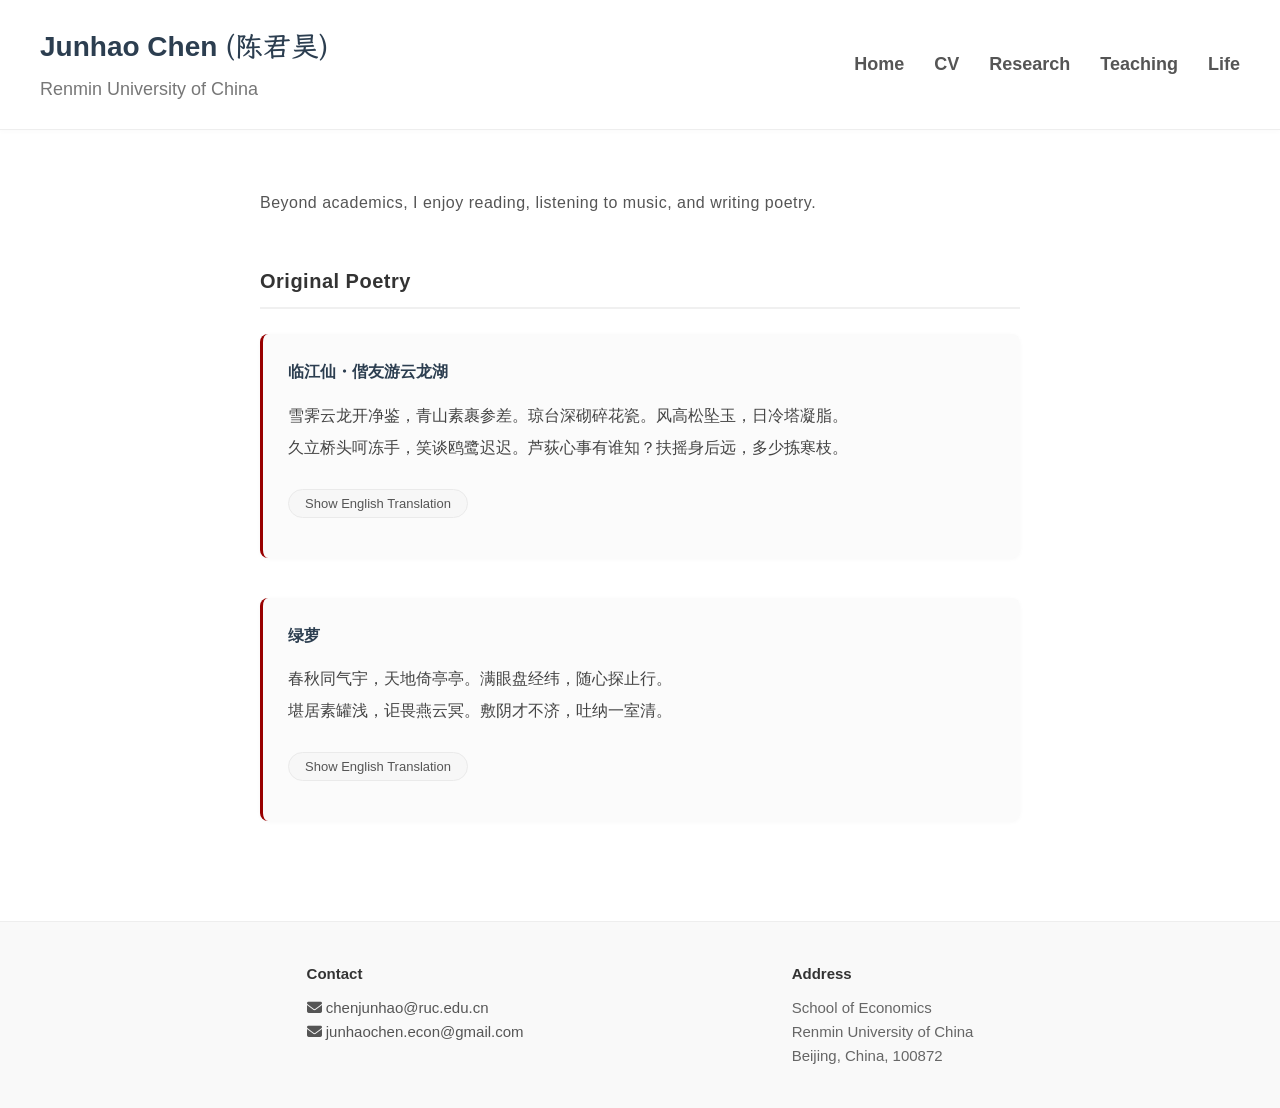
==== life.html @ 7f59bc1a "Add 'Life' page, nav links, and new slides Add a new life.html personal page (poetry, styling, trans" ====
<!doctype html>
<html lang="en">
<head>
    <meta charset="utf-8">
    <meta name="viewport" content="width=device-width, initial-scale=1, user-scalable=yes">
    <title>Life | Junhao Chen</title>
    
    <link rel="stylesheet" href="https://cdnjs.cloudflare.com/ajax/libs/font-awesome/6.5.1/css/all.min.css">
    <link rel="stylesheet" href="assets/css/academicons.min.css"/>

    <script>
      (function(i,s,o,g,r,a,m){i['GoogleAnalyticsObject']=r;i[r]=i[r]||function(){
      (i[r].q=i[r].q||[]).push(arguments)},i[r].l=1*new Date();a=s.createElement(o),
      m=s.getElementsByTagName(o)[0];a.async=1;a.src=g;m.parentNode.insertBefore(a,m)
      })(window,document,'script','https://www.google-analytics.com/analytics.js','ga');
      ga('create', 'UA-29643011-3', 'auto');
      ga('send', 'pageview');
    </script>
    <script async src="https://www.googletagmanager.com/gtag/js?id=G-GNJD50R0Z7"></script>
    <script>
    window.dataLayer = window.dataLayer || [];
    function gtag(){dataLayer.push(arguments);}
    gtag('js', new Date());
    gtag('config', 'G-GNJD50R0Z7');
    </script>

    <style>
        @font-face {
            font-family: 'LXGWWenKai';
            src: url('assets/fonts/LXGWWenKai-Medium.woff2') format('truetype');
            font-weight: 700;
            font-style: normal;
        }

        html {
            overflow-y: scroll;
        }

        /* General Reset */
        body {
            font-family: 'Georgia', 'Times New Roman', serif;
            color: #333;
            line-height: 1.6;
            margin: 0;
            padding: 0;
            background-color: #fff;
            display: flex;
            flex-direction: column;
            min-height: 100vh;
        }

        /* Top Header */
        header {
            background-color: #fff;
            border-bottom: 1px solid #eee;
            padding: 25px 40px;
            display: flex;
            justify-content: space-between;
            align-items: center;
            position: sticky;
            top: 0;
            z-index: 100;
            box-shadow: 0 2px 5px rgba(0,0,0,0.02);
        }

        .header-name h1 {
            font-family: 'Helvetica Neue', Helvetica, Arial, sans-serif;
            font-size: 28px;
            font-weight: 700;
            margin: 0;
            color: #2c3e50;
        }
        
        .header-name p {
            font-family: 'Helvetica Neue', Helvetica, Arial, sans-serif;
            font-size: 18px;
            color: #777;
            margin: 5px 0 0 0;
        }

        nav ul {
            list-style: none;
            margin: 0;
            padding: 0;
            display: flex;
            gap: 30px;
        }

        nav a {
            text-decoration: none;
            color: #555;
            font-family: 'Helvetica Neue', Helvetica, Arial, sans-serif;
            font-weight: 600;
            font-size: 18px;
            transition: color 0.2s;
        }

        nav a:hover, nav a.active {
            color: #980000;
        }

        /* Main Content */
        main {
            flex-grow: 1;
            max-width: 800px; 
            margin: 60px auto; 
            padding: 0 20px;
            width: 100%;
            box-sizing: border-box;
        }

        h2.page-title {
            font-family: 'Helvetica Neue', Helvetica, Arial, sans-serif;
            font-size: 20px;
            margin-top: 0;
            margin-bottom: 10px;
            text-align: center;
            color: #333;
        }

        .intro-concise {
            font-family: 'Helvetica Neue', Helvetica, Arial, sans-serif;
            font-size: 16px;
            color: #555;
            margin-bottom: 50px;
            letter-spacing: 0.5px;
        }

        h3.section-title {
            font-family: 'Helvetica Neue', Helvetica, Arial, sans-serif;
            font-size: 20px;
            font-weight: 700;
            color: #333;
            margin-bottom: 25px;
            letter-spacing: 0.5px;
            margin-top: 40px;
            border-bottom: 2px solid #f0f0f0;
            padding-bottom: 10px;
        }

        /* Poem Specific Styles */
        .poem-container {
            margin-bottom: 40px;
            padding: 25px;
            background-color: #fbfbfb;
            border-radius: 8px;
            border-left: 3px solid #980000;
            box-shadow: 0 1px 4px rgba(0,0,0,0.03);
        }

        .poem-title {
            font-family: 'LXGWWenKai', serif;
            font-size: 16px;
            font-weight: 700;
            margin-bottom: 15px;
            color: #2c3e50;
        }

        .poem-content {
            font-family: 'LXGWWenKai', serif;
            font-size: 16px;
            line-height: 2;
            color: #444;
            white-space: pre-wrap; 
            margin-bottom: 20px;
        }
        
        /*Toggle Button */
        .toggle-btn {
            background-color: #f7f7f7;
            color: #555;
            border: 1px solid #eaeaea;
            padding: 6px 16px;
            border-radius: 20px;
            cursor: pointer;
            font-family: 'Helvetica Neue', Helvetica, Arial, sans-serif;
            font-size: 13px;
            transition: all 0.2s ease;
            margin-bottom: 15px;
            margin-top: 5px;
        }

        .toggle-btn:hover {
            background-color: #980000;
            color: #fff;
            border-color: #980000;
        }

        .poem-translation {
            display: none; 
            border-top: none;
            padding-top: 15px;
            margin-top: 15px;
            white-space: normal;
        }

        .translation-title {
            display: block;
            font-family: 'Helvetica Neue', Helvetica, Arial, sans-serif;
            font-weight: bold;
            font-size: 16px;
            color: #333;
            margin-bottom: 10px;
        }

        .translation-content {
            font-family: 'Georgia', 'Times New Roman', serif;
            font-size: 14px;
            line-height: 1.5;
            color: #555;
            margin-top: 0;
            white-space: pre-wrap;
            font-style: italic;
        }

        /* Footer */
        footer {
            background-color: #f9f9f9;
            border-top: 1px solid #eee;
            padding: 40px 20px;
            text-align: center;
            font-family: 'Helvetica Neue', Helvetica, Arial, sans-serif;
            font-size: 15px;
            color: #666;
            margin-top: auto;
        }

        .footer-content {
            max-width: 900px;
            margin: 0 auto;
            display: flex;
            justify-content: space-around;
            flex-wrap: wrap;
            gap: 20px;
        }

        .footer-col {
            text-align: left;
        }
        
        .footer-col strong { color: #333; display: block; margin-bottom: 10px;}

        .social-links a {
            display: inline-block;
            margin-right: 15px;
            color: #555;
            text-decoration: none;
            font-size: 15px;
        }
        
        .social-links a:hover { color: #980000; }

        @media (max-width: 768px) {
            header { flex-direction: column; gap: 15px; text-align: center; padding: 20px; }
            .footer-content { flex-direction: column; text-align: center; }
            .footer-col { text-align: center; }
        }
    </style>
</head>

<body>

    <header>
        <div class="header-name">
            <h1>Junhao Chen <span style="font-family: 'LXGWWenKai', serif; font-weight: 700;">(陈君昊)</span></h1>
            <p>Renmin University of China</p>
        </div>
        <nav>
            <ul>
                <li><a href="index.html">Home</a></li>
                <li><a href="research/CV_Junhao_Chen.pdf" target="_blank">CV</a></li>
                <li><a href="research.html">Research</a></li>
                <li><a href="teaching.html">Teaching</a></li>
                <li><a href="life.html">Life</a></li>
            </ul>
        </nav>
    </header>

    <main>
        <div class="intro-concise">
            Beyond academics, I enjoy reading, listening to music, and writing poetry.
        </div>

        <h3 class="section-title">Original Poetry</h3>

        <div class="poem-container">
            <div class="poem-title">临江仙・偕友游云龙湖</div>
            <div class="poem-content">雪霁云龙开净鉴，青山素裹参差。琼台深砌碎花瓷。风高松坠玉，日冷塔凝脂。
久立桥头呵冻手，笑谈鸥鹭迟迟。芦荻心事有谁知？扶摇身后远，多少拣寒枝。</div>
    
            <button class="toggle-btn" onclick="toggleTranslation(this)">Show English Translation</button>
    
            <div class="poem-translation">
                <div class="translation-title">Linjiangxian · Strolling with Friends by Yunlong Lake</div>
                <div class="translation-content">The lake gleams like a mirror, snow just cleared away;
Hills clad in pristine white stretch in a jagged array.
The terraces seem paved with porcelain flecks so bright.
Wind rocks the pines, snow falls like jade in sway;
Sun chills the temple, there lies cream congealed in light.

Long on the bridge we stand, warming our frozen hands,
Chatting and laughing at gulls’ sluggish flight.
Who knows the reeds’ thoughts along the strands?
Behind me soar the dreams once grand—
How many wintry branches I’ve picked in life’s lands.</div>
            </div>
        </div>

        <div class="poem-container">
            <div class="poem-title">绿萝</div>
            <div class="poem-content">春秋同气宇，天地倚亭亭。满眼盘经纬，随心探止行。
堪居素罐浅，讵畏燕云冥。敷阴才不济，吐纳一室清。</div>
            
            <button class="toggle-btn" onclick="toggleTranslation(this)">Show English Translation</button>
            
            <div class="poem-translation">
                <div class="translation-title">Green Pothos</div>
                <div class="translation-content">Through spring and fall, one constant grace,
Between the sky and earth, upright in place.
A full-eyed weave of warp and weft on show,
It probes at will exactly where to go.

Content to live in a shallow plain pot,
What fear of dark northern clouds, however fraught?
Its canopy is sparse, its shadow bare,
Yet breathing, it purifies the chamber's air.</div>
            </div>
        </div>

    </main>

    <footer>
        <div class="footer-content">
            <div class="footer-col">
                <strong>Contact</strong>
                <div class="social-links">
                    <a href="mailto:chenjunhao@ruc.edu.cn"><i class="fas fa-envelope"></i> chenjunhao@ruc.edu.cn</a><br>
                    <a href="mailto:junhaochen.econ@gmail.com"><i class="fas fa-envelope"></i> junhaochen.econ@gmail.com</a>
                </div>
            </div>

            <div class="footer-col">
                <strong>Address</strong>
                School of Economics<br>
                Renmin University of China<br>
                Beijing, China, 100872
            </div>
        </div>
    </footer>

    <script>
        function toggleTranslation(btn) {
            var translationDiv = btn.nextElementSibling;
            if (translationDiv.style.display === "none" || translationDiv.style.display === "") {
                translationDiv.style.display = "block";
                btn.textContent = "Hide English Translation";
            } else {
                translationDiv.style.display = "none";
                btn.textContent = "Show English Translation";
            }
        }
    </script>

</body>
</html>
---- assets/css/academicons.min.css ----
@font-face {font-family: 'Academicons';font-style: normal;font-weight: 400;font-display: block;src:url('../fonts/academicons.eot');src:url('../fonts/academicons.eot') format('embedded-opentype'), url('../fonts/academicons.ttf') format('truetype'), url('../fonts/academicons.woff') format('woff'), url('../fonts/academicons.svg') format('svg');}.ai {font-family: 'Academicons';font-weight: 400;-moz-osx-font-smoothing: grayscale;-webkit-font-smoothing: antialiased;display: inline-block;font-style: normal;font-variant: normal;text-rendering: auto;line-height: 1;}.ai-academia:before {content: "\e9af";}.ai-academia-square:before {content: "\e93d";}.ai-acclaim:before {content: "\e92e";}.ai-acclaim-square:before {content: "\e93a";}.ai-acm:before {content: "\e93c";}.ai-acm-square:before {content: "\e95d";}.ai-acmdl:before {content: "\e96a";}.ai-acmdl-square:before {content: "\e9d3";}.ai-ads:before {content: "\e9cb";}.ai-ads-square:before {content: "\e94a";}.ai-africarxiv:before {content: "\e91b";}.ai-africarxiv-square:before {content: "\e90b";}.ai-archive:before {content: "\e955";}.ai-archive-square:before {content: "\e956";}.ai-arxiv:before {content: "\e974";}.ai-arxiv-square:before {content: "\e9a6";}.ai-biorxiv:before {content: "\e9a2";}.ai-biorxiv-square:before {content: "\e98b";}.ai-ceur:before {content: "\e96d";}.ai-ceur-square:before {content: "\e92f";}.ai-ciencia-vitae:before {content: "\e912";}.ai-ciencia-vitae-square:before {content: "\e913";}.ai-clarivate:before {content: "\e924";}.ai-clarivate-square:before {content: "\e925";}.ai-closed-access:before {content: "\e942";}.ai-closed-access-square:before {content: "\e943";}.ai-conversation:before {content: "\e94c";}.ai-conversation-square:before {content: "\e915";}.ai-coursera:before {content: "\e95f";}.ai-coursera-square:before {content: "\e97f";}.ai-crossref:before {content: "\e918";}.ai-crossref-square:before {content: "\e919";}.ai-cv:before {content: "\e9a5";}.ai-cv-square:before {content: "\e90a";}.ai-datacite:before {content: "\e91c";}.ai-datacite-square:before {content: "\e91d";}.ai-dataverse:before {content: "\e9f7";}.ai-dataverse-square:before {content: "\e9e4";}.ai-dblp:before {content: "\e94f";}.ai-dblp-square:before {content: "\e93f";}.ai-depsy:before {content: "\e97a";}.ai-depsy-square:before {content: "\e94b";}.ai-doi:before {content: "\e97e";}.ai-doi-square:before {content: "\e98f";}.ai-dryad:before {content: "\e97c";}.ai-dryad-square:before {content: "\e98c";}.ai-elsevier:before {content: "\e961";}.ai-elsevier-square:before {content: "\e910";}.ai-figshare:before {content: "\e981";}.ai-figshare-square:before {content: "\e9e7";}.ai-google-scholar:before {content: "\e9d4";}.ai-google-scholar-square:before {content: "\e9f9";}.ai-hal:before {content: "\e92c";}.ai-hal-square:before {content: "\e92d";}.ai-hypothesis:before {content: "\e95a";}.ai-hypothesis-square:before {content: "\e95b";}.ai-ideas-repec:before {content: "\e9ed";}.ai-ideas-repec-square:before {content: "\e9f8";}.ai-ieee:before {content: "\e929";}.ai-ieee-square:before {content: "\e9b9";}.ai-impactstory:before {content: "\e9cf";}.ai-impactstory-square:before {content: "\e9aa";}.ai-inaturalist:before {content: "\e900";}.ai-inaturalist-square:before {content: "\e901";}.ai-inpn:before {content: "\e902";}.ai-inpn-square:before {content: "\e903";}.ai-inspire:before {content: "\e9e9";}.ai-inspire-square:before {content: "\e9fe";}.ai-isidore:before {content: "\e936";}.ai-isidore-square:before {content: "\e954";}.ai-isni:before {content: "\e957";}.ai-isni-square:before {content: "\e958";}.ai-jstor:before {content: "\e938";}.ai-jstor-square:before {content: "\e944";}.ai-lattes:before {content: "\e9b3";}.ai-lattes-square:before {content: "\e99c";}.ai-mathoverflow:before {content: "\e9f6";}.ai-mathoverflow-square:before {content: "\e97b";}.ai-mendeley:before {content: "\e9f0";}.ai-mendeley-square:before {content: "\e9f3";}.ai-moodle:before {content: "\e907";}.ai-moodle-square:before {content: "\e908";}.ai-mtmt:before {content: "\e950";}.ai-mtmt-square:before {content: "\e951";}.ai-nakala:before {content: "\e940";}.ai-nakala-square:before {content: "\e941";}.ai-obp:before {content: "\e92a";}.ai-obp-square:before {content: "\e92b";}.ai-open-access:before {content: "\e939";}.ai-open-access-square:before {content: "\e9f4";}.ai-open-data:before {content: "\e966";}.ai-open-data-square:before {content: "\e967";}.ai-open-materials:before {content: "\e968";}.ai-open-materials-square:before {content: "\e969";}.ai-openedition:before {content: "\e946";}.ai-openedition-square:before {content: "\e947";}.ai-orcid:before {content: "\e9d9";}.ai-orcid-square:before {content: "\e9c3";}.ai-osf:before {content: "\e9ef";}.ai-osf-square:before {content: "\e931";}.ai-overleaf:before {content: "\e914";}.ai-overleaf-square:before {content: "\e98d";}.ai-philpapers:before {content: "\e98a";}.ai-philpapers-square:before {content: "\e96f";}.ai-piazza:before {content: "\e99a";}.ai-piazza-square:before {content: "\e90c";}.ai-preregistered:before {content: "\e906";}.ai-preregistered-square:before {content: "\e96b";}.ai-protocols:before {content: "\e952";}.ai-protocols-square:before {content: "\e953";}.ai-psyarxiv:before {content: "\e90e";}.ai-psyarxiv-square:before {content: "\e90f";}.ai-publons:before {content: "\e937";}.ai-publons-square:before {content: "\e94e";}.ai-pubmed:before {content: "\e99f";}.ai-pubmed-square:before {content: "\e97d";}.ai-pubpeer:before {content: "\e922";}.ai-pubpeer-square:before {content: "\e923";}.ai-researcherid:before {content: "\e91a";}.ai-researcherid-square:before {content: "\e95c";}.ai-researchgate:before {content: "\e95e";}.ai-researchgate-square:before {content: "\e99e";}.ai-ror:before {content: "\e948";}.ai-ror-square:before {content: "\e949";}.ai-sci-hub:before {content: "\e959";}.ai-sci-hub-square:before {content: "\e905";}.ai-scirate:before {content: "\e98e";}.ai-scirate-square:before {content: "\e99d";}.ai-scopus:before {content: "\e91e";}.ai-scopus-square:before {content: "\e91f";}.ai-semantic-scholar:before {content: "\e96e";}.ai-semantic-scholar-square:before {content: "\e96c";}.ai-springer:before {content: "\e928";}.ai-springer-square:before {content: "\e99b";}.ai-ssrn:before {content: "\e916";}.ai-ssrn-square:before {content: "\e917";}.ai-stackoverflow:before {content: "\e920";}.ai-stackoverflow-square:before {content: "\e921";}.ai-viaf:before {content: "\e933";}.ai-viaf-square:before {content: "\e934";}.ai-wiley:before {content: "\e926";}.ai-wiley-square:before {content: "\e927";}.ai-zenodo:before {content: "\e911";}.ai-zotero:before {content: "\e962";}.ai-zotero-square:before {content: "\e932";}.ai-lg {font-size: 1.33333em;line-height: 0.75em;vertical-align: -.0667em;}.ai-xs {font-size: .75em;}.ai-sm {font-size: .875em;}.ai-1x {font-size: 1em;}.ai-2x {font-size: 2em;}.ai-3x {font-size: 3em;}.ai-4x {font-size: 4em;}.ai-5x {font-size: 5em;}.ai-6x {font-size: 6em;}.ai-7x {font-size: 7em;}.ai-8x {font-size: 8em;}.ai-9x {font-size: 9em;}.ai-10x {font-size: 10em;}.ai-fw {text-align: center;width: 1.25em;}.ai-ul {list-style-type: none;margin-left: 2.5em;padding-left: 0;}.ai-ul > li {position: relative;}.ai-li {left: -2em;position: absolute;text-align: center;width: 2em;line-height: inherit;}.ai-border {border: solid 0.08em #eee;border-radius: .1em;padding: .2em .25em .15em;}.ai-pull-left {float: left;}.ai-pull-right {float: right;}.ai.ai-pull-left {margin-right: .3em;}.ai.ai-pull-right {margin-right: .3em;}.ai-stack {display: inline-block;height: 2em;line-height: 2em;position: relative;vertical-align: middle;width: 2.5em;}.ai-stack-1x, .ai-stack-2x {left: 0;position: absolute;text-align: center;width: 100%;}.ai-stack-1x {line-height: inherit;}.ai-stack-2x {font-size: 2em;}.ai-inverse {color: #fff;}
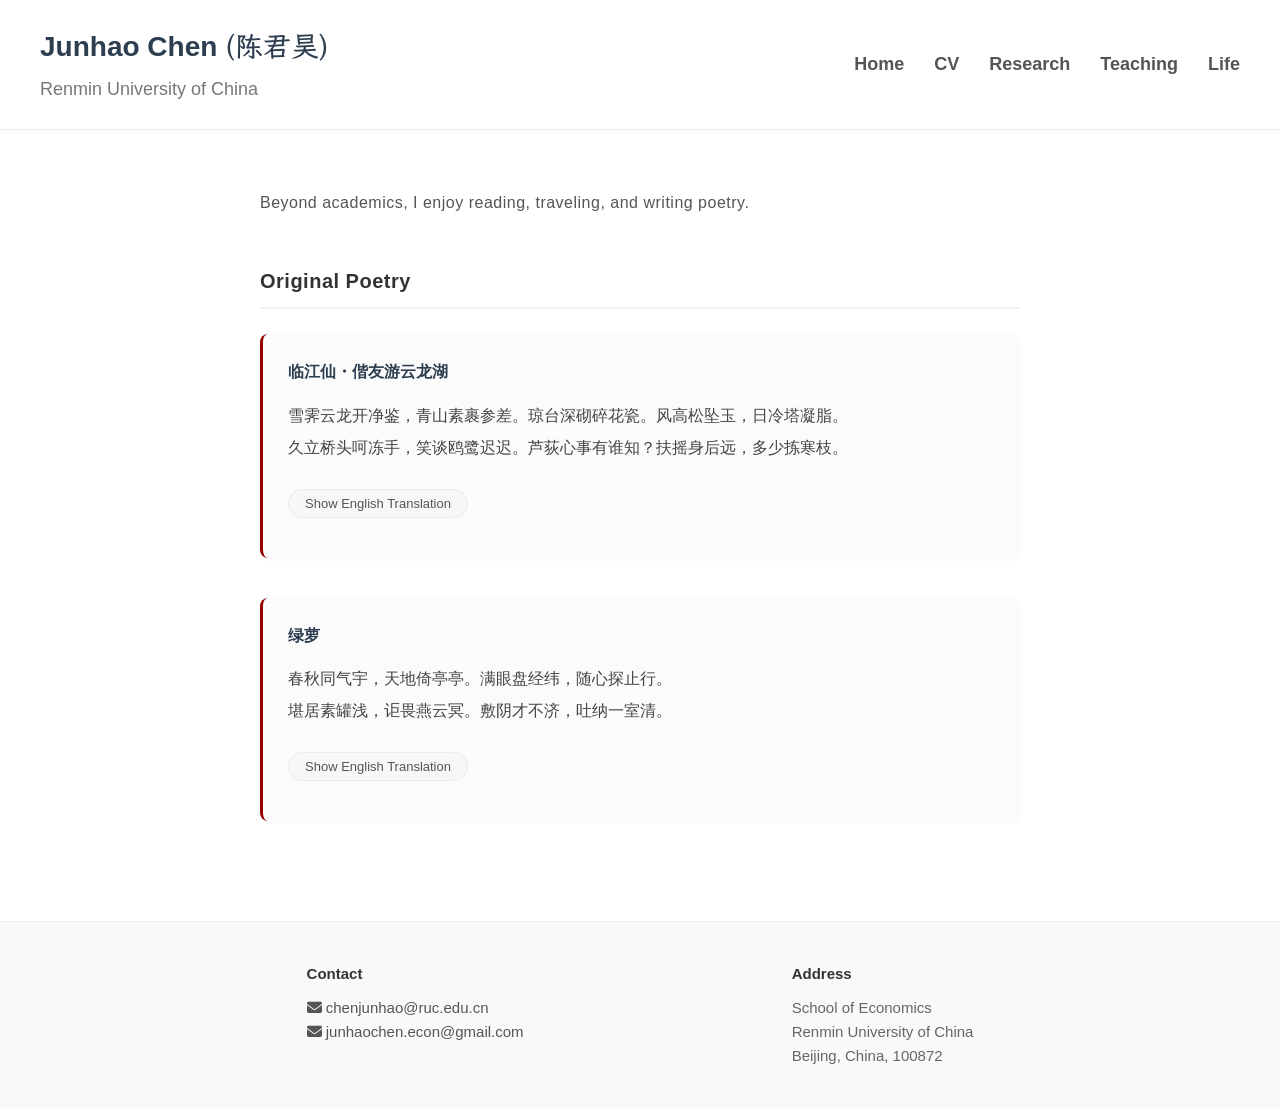
==== commit 181b1cf5: "Update profile image size, bio, and CV Reduce profile image dimensions from 180x240 to 150x200 to be" ====
--- a/life.html
+++ b/life.html
@@ -278,7 +278,7 @@
 
     <main>
         <div class="intro-concise">
-            Beyond academics, I enjoy reading, listening to music, and writing poetry.
+            Beyond academics, I enjoy reading, traveling, and writing poetry.
         </div>
 
         <h3 class="section-title">Original Poetry</h3>
